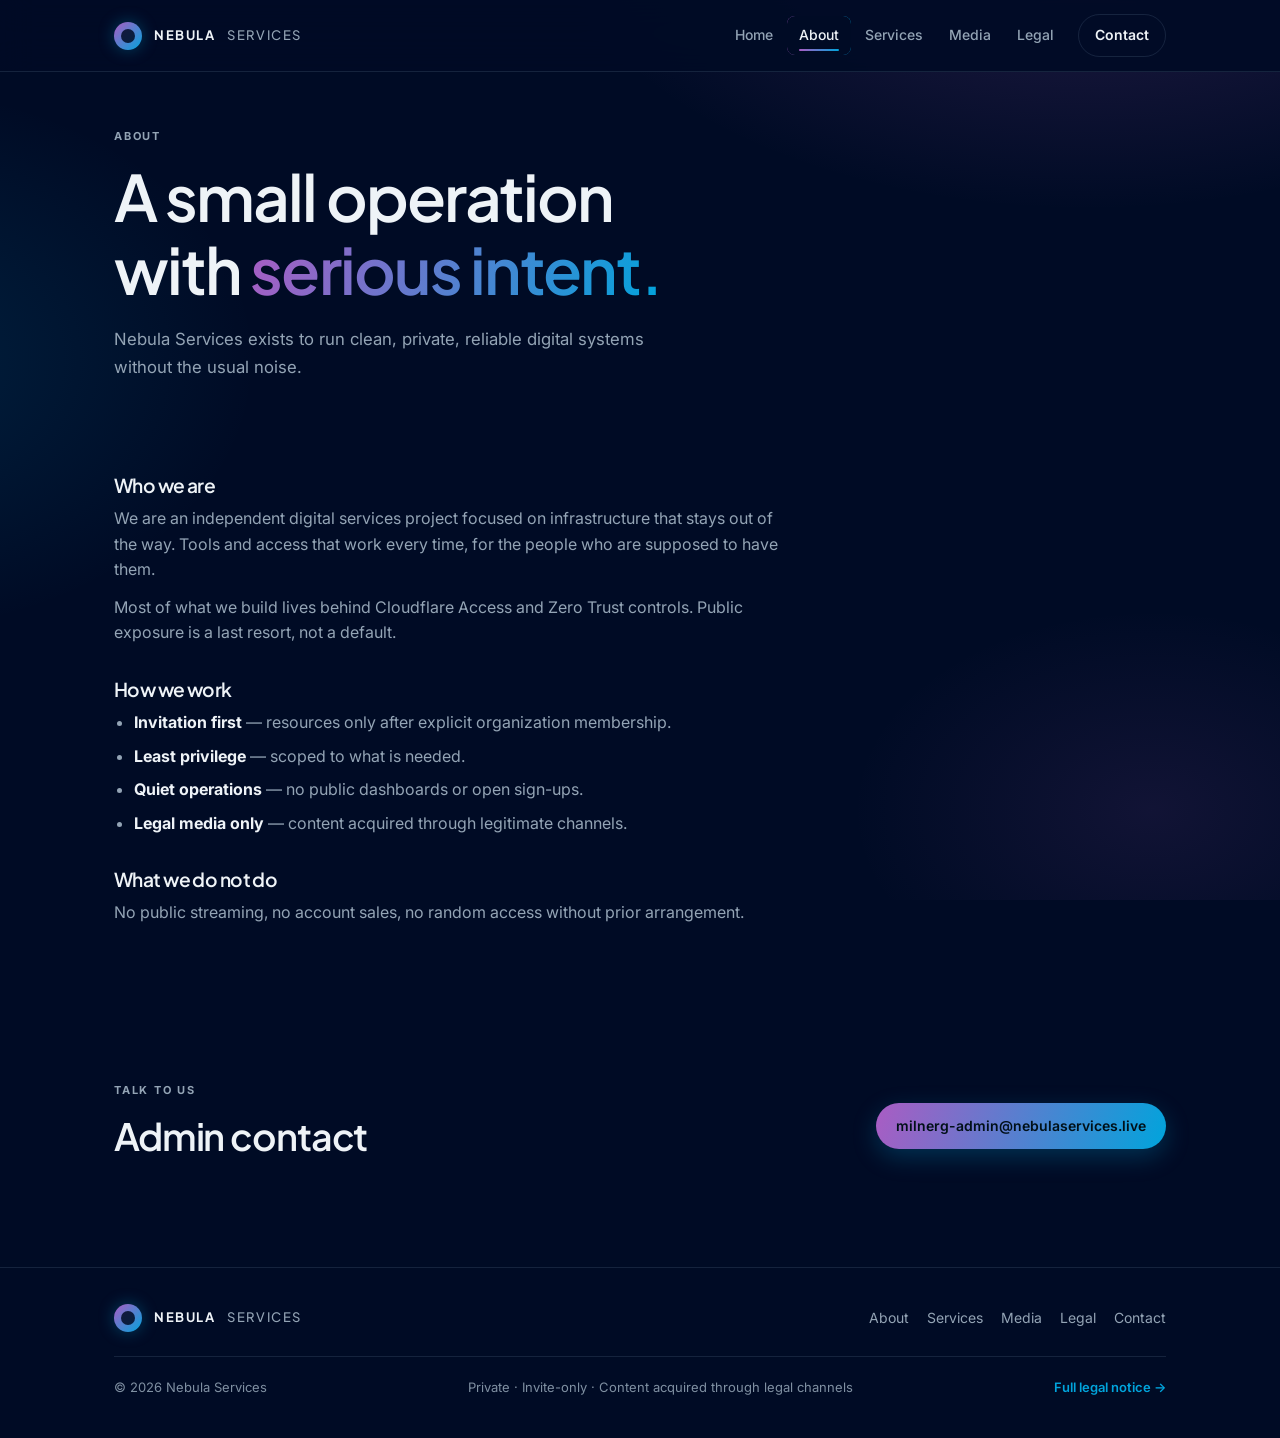
==== about.html @ 93501eeb "Add files via upload" ====
<!doctype html>
<html lang="en">
<head>
  <meta charset="utf-8">
  <meta name="viewport" content="width=device-width, initial-scale=1">
  <meta name="theme-color" content="#000B25">
  <title>About · Nebula Services</title>
  <link rel="stylesheet" href="styles.css">
</head>
<body>
  <div class="bg-layer" aria-hidden="true"></div>
  <header class="site-header">
    <div class="header-inner">
      <a class="brand" href="index.html"><span class="logo" aria-hidden="true"></span><span class="word">NEBULA</span><span class="sub">SERVICES</span></a>
      <nav class="nav" aria-label="Primary">
        <a href="index.html">Home</a>
        <a href="about.html" class="is-active">About</a>
        <a href="services.html">Services</a>
        <a href="media.html">Media</a>
        <a href="legal.html">Legal</a>
        <a class="nav-cta" href="mailto:milnerg-admin@nebulaservices.live">Contact</a>
      </nav>
      <button class="menu-btn" id="menuBtn" type="button" aria-label="Menu" aria-expanded="false"><i aria-hidden="true"></i></button>
    </div>
  </header>
  <nav class="nav-drawer" aria-label="Mobile">
    <a href="index.html">Home</a>
    <a href="about.html" class="is-active">About</a>
    <a href="services.html">Services</a>
    <a href="media.html">Media</a>
    <a href="legal.html">Legal</a>
    <a href="mailto:milnerg-admin@nebulaservices.live">Contact</a>
  </nav>
  <main>
    <section class="page-hero"><div class="wrap">
      <div class="kicker">About</div>
      <h1>A small operation<br>with <span class="grad">serious intent.</span></h1>
      <p class="lead">Nebula Services exists to run clean, private, reliable digital systems without the usual noise.</p>
    </div></section>
    <section class="section" style="padding-top:12px"><div class="wrap prose">
      <h2>Who we are</h2>
      <p>We are an independent digital services project focused on infrastructure that stays out of the way. Tools and access that work every time, for the people who are supposed to have them.</p>
      <p>Most of what we build lives behind Cloudflare Access and Zero Trust controls. Public exposure is a last resort, not a default.</p>
      <h2>How we work</h2>
      <ul>
        <li><strong>Invitation first</strong> — resources only after explicit organization membership.</li>
        <li><strong>Least privilege</strong> — scoped to what is needed.</li>
        <li><strong>Quiet operations</strong> — no public dashboards or open sign-ups.</li>
        <li><strong>Legal media only</strong> — content acquired through legitimate channels.</li>
      </ul>
      <h2>What we do not do</h2>
      <p>No public streaming, no account sales, no random access without prior arrangement.</p>
    </div></section>
    <section class="section"><div class="wrap contact-row">
      <div><div class="kicker">Talk to us</div><h2>Admin contact</h2></div>
      <a class="btn btn-primary" href="mailto:milnerg-admin@nebulaservices.live">milnerg-admin@nebulaservices.live</a>
    </div></section>
  </main>
  <footer class="site-footer"><div class="wrap">
    <div class="footer-top">
      <a class="brand" href="index.html"><span class="logo" aria-hidden="true"></span><span class="word">NEBULA</span><span class="sub">SERVICES</span></a>
      <div class="footer-links"><a href="about.html">About</a><a href="services.html">Services</a><a href="media.html">Media</a><a href="legal.html">Legal</a><a href="mailto:milnerg-admin@nebulaservices.live">Contact</a></div>
    </div>
    <div class="footer-bottom"><span>© 2026 Nebula Services</span><span>Private · Invite-only · Content acquired through legal channels</span><a href="legal.html">Full legal notice →</a></div>
  </div></footer>
  <script src="script.js"></script>
</body>
</html>
---- styles.css ----
/* Nebula Services — single nav, Jellyfin palette */
@import url('https://fonts.googleapis.com/css2?family=Inter:wght@400;500;600;700&family=Plus+Jakarta+Sans:wght@500;600;700&display=swap');

:root {
  --bg: #000b25;
  --surface: #0d1520;
  --surface-hover: #121c2a;
  --text: #eef3f7;
  --muted: #93a4b5;
  --purple: #aa5cc3;
  --blue: #00a4dc;
  --line: rgba(148, 180, 210, 0.14);
  --header-h: 72px;
  --max: 1100px;
  --pad: 24px;
  --font: 'Inter', system-ui, -apple-system, sans-serif;
  --display: 'Plus Jakarta Sans', system-ui, sans-serif;
}

*, *::before, *::after { box-sizing: border-box; margin: 0; padding: 0; }
html { scroll-behavior: smooth; }
body {
  font-family: var(--font);
  background: var(--bg);
  color: var(--text);
  line-height: 1.6;
  min-width: 320px;
  overflow-x: hidden;
}
a { color: inherit; text-decoration: none; }
button { font: inherit; cursor: pointer; background: none; border: none; color: inherit; }

.bg-layer {
  position: fixed;
  inset: 0;
  z-index: -1;
  pointer-events: none;
  background:
    radial-gradient(900px 500px at 85% -10%, rgba(170, 92, 195, 0.22), transparent 60%),
    radial-gradient(700px 500px at -10% 40%, rgba(0, 164, 220, 0.14), transparent 55%),
    radial-gradient(600px 400px at 90% 90%, rgba(170, 92, 195, 0.1), transparent 50%),
    var(--bg);
}

/* ===== ONE header, ONE nav ===== */
.site-header {
  position: sticky;
  top: 0;
  z-index: 100;
  height: var(--header-h);
  width: 100%;
  border-bottom: 1px solid var(--line);
  background: rgba(0, 11, 37, 0.92);
  backdrop-filter: blur(16px);
  -webkit-backdrop-filter: blur(16px);
}

.header-inner {
  height: 100%;
  max-width: var(--max);
  margin: 0 auto;
  padding: 0 var(--pad);
  display: flex;
  align-items: center;
  justify-content: space-between;
  gap: 24px;
}

.brand {
  display: flex;
  align-items: center;
  gap: 12px;
  flex-shrink: 0;
  font-family: var(--display);
  font-size: 13px;
  font-weight: 700;
  letter-spacing: 0.12em;
}
.brand .word { color: var(--text); }
.brand .sub { color: var(--muted); font-weight: 500; }

.logo {
  width: 28px;
  height: 28px;
  border-radius: 50%;
  background: linear-gradient(135deg, var(--purple), var(--blue));
  position: relative;
  flex-shrink: 0;
  box-shadow: 0 0 16px rgba(0, 164, 220, 0.35);
}
.logo::after {
  content: '';
  position: absolute;
  inset: 7px;
  border-radius: 50%;
  background: var(--bg);
  opacity: 0.85;
}

/* Desktop nav — right side only */
.nav {
  display: flex;
  align-items: center;
  justify-content: flex-end;
  gap: 2px;
  margin-left: auto;
}

.nav a {
  font-size: 14px;
  font-weight: 500;
  color: var(--muted);
  padding: 8px 12px;
  border-radius: 8px;
  transition: color 0.15s, background 0.15s;
  white-space: nowrap;
}
.nav a:hover {
  color: var(--text);
  background: rgba(255, 255, 255, 0.04);
}
.nav a.is-active {
  color: var(--text);
  box-shadow: inset 0 -2px 0 0 transparent;
  background:
    linear-gradient(var(--bg), var(--bg)) padding-box,
    linear-gradient(90deg, var(--purple), var(--blue)) border-box;
}
.nav a.is-active {
  position: relative;
}
.nav a.is-active::after {
  content: '';
  position: absolute;
  left: 12px;
  right: 12px;
  bottom: 4px;
  height: 2px;
  border-radius: 2px;
  background: linear-gradient(90deg, var(--purple), var(--blue));
}

.nav a.nav-cta {
  margin-left: 10px;
  padding: 9px 16px;
  border: 1px solid var(--line);
  border-radius: 999px;
  color: var(--text);
  font-weight: 600;
}
.nav a.nav-cta:hover {
  border-color: var(--blue);
  background: rgba(0, 164, 220, 0.1);
}
.nav a.nav-cta::after { display: none; }

/* Hamburger — hidden on desktop */
.menu-btn {
  display: none;
  width: 44px;
  height: 44px;
  align-items: center;
  justify-content: center;
  border-radius: 10px;
  border: 1px solid var(--line);
  flex-shrink: 0;
}
.menu-btn i,
.menu-btn i::before,
.menu-btn i::after {
  display: block;
  width: 18px;
  height: 2px;
  background: var(--text);
  border-radius: 2px;
  position: relative;
}
.menu-btn i::before,
.menu-btn i::after {
  content: '';
  position: absolute;
  left: 0;
}
.menu-btn i::before { top: -6px; }
.menu-btn i::after { top: 6px; }

/* Mobile drawer — ONLY when body.nav-open, never a second persistent bar */
.nav-drawer {
  display: none;
}

/* ---------- Layout ---------- */
.wrap {
  width: 100%;
  max-width: var(--max);
  margin: 0 auto;
  padding-left: var(--pad);
  padding-right: var(--pad);
}
.section { padding: 72px 0; }
.kicker {
  font-size: 11px;
  font-weight: 700;
  letter-spacing: 0.16em;
  text-transform: uppercase;
  color: var(--muted);
  margin-bottom: 14px;
}
.grad {
  background: linear-gradient(110deg, var(--purple), var(--blue));
  -webkit-background-clip: text;
  background-clip: text;
  color: transparent;
}
h1, h2, h3 {
  font-family: var(--display);
  font-weight: 600;
  letter-spacing: -0.03em;
  line-height: 1.15;
}
h1 { font-size: clamp(2.5rem, 6vw, 4rem); margin-bottom: 18px; }
h2 { font-size: clamp(1.6rem, 3.5vw, 2.35rem); margin-bottom: 14px; }
h3 { font-size: 1.15rem; margin-bottom: 10px; }
.lead {
  font-size: 1.05rem;
  color: var(--muted);
  max-width: 34em;
  line-height: 1.7;
}

.btn {
  display: inline-flex;
  align-items: center;
  justify-content: center;
  gap: 8px;
  height: 46px;
  padding: 0 20px;
  border-radius: 999px;
  font-size: 14px;
  font-weight: 600;
  transition: transform 0.15s, box-shadow 0.15s, border-color 0.15s, background 0.15s;
}
.btn:hover { transform: translateY(-1px); }
.btn-primary {
  color: #001018;
  background: linear-gradient(110deg, var(--purple), var(--blue));
  box-shadow: 0 8px 24px rgba(0, 164, 220, 0.25);
}
.btn-primary:hover { color: #001018; box-shadow: 0 12px 28px rgba(0, 164, 220, 0.35); }
.btn-ghost {
  color: var(--muted);
  border: 1px solid var(--line);
  background: transparent;
}
.btn-ghost:hover { color: var(--text); border-color: rgba(0, 164, 220, 0.45); }

.hero { padding: 80px 0 64px; }
.hero-eyebrow {
  display: inline-flex;
  align-items: center;
  gap: 10px;
  font-size: 11px;
  font-weight: 700;
  letter-spacing: 0.14em;
  text-transform: uppercase;
  color: var(--muted);
  margin-bottom: 20px;
}
.dot {
  width: 8px;
  height: 8px;
  border-radius: 50%;
  background: var(--blue);
  box-shadow: 0 0 0 4px rgba(0, 164, 220, 0.18);
}
.hero-actions {
  display: flex;
  flex-wrap: wrap;
  gap: 12px;
  margin-top: 28px;
  margin-bottom: 40px;
}
.hero-meta {
  display: grid;
  grid-template-columns: repeat(3, minmax(0, 160px));
  gap: 24px;
  padding-top: 28px;
  border-top: 1px solid var(--line);
  max-width: 560px;
}
.hero-meta strong {
  display: block;
  font-family: var(--display);
  font-size: 14px;
  font-weight: 600;
  margin-bottom: 4px;
}
.hero-meta span { font-size: 13px; color: var(--muted); }

.split {
  display: grid;
  grid-template-columns: 1fr 1.1fr;
  gap: 48px;
  align-items: start;
}
.split p { color: var(--muted); margin-bottom: 14px; }
.link {
  display: inline-block;
  margin-top: 8px;
  color: var(--blue);
  font-weight: 600;
  font-size: 14px;
}
.link:hover { color: var(--purple); }

.cards {
  display: grid;
  grid-template-columns: repeat(3, minmax(0, 1fr));
  gap: 20px;
  margin-top: 28px;
}
.card {
  background: var(--surface);
  border: 1px solid var(--line);
  border-radius: 18px;
  padding: 28px 24px;
  display: flex;
  flex-direction: column;
  min-height: 220px;
  transition: border-color 0.15s, transform 0.15s, background 0.15s;
}
.card:hover {
  transform: translateY(-3px);
  border-color: rgba(0, 164, 220, 0.35);
  background: var(--surface-hover);
}
.card-icon { font-size: 22px; color: var(--blue); margin-bottom: 20px; }
.card p { color: var(--muted); font-size: 14px; flex: 1; }
.card .link { margin-top: 18px; }
.cards-2 {
  display: grid;
  grid-template-columns: repeat(2, minmax(0, 1fr));
  gap: 20px;
}

.panel {
  background: linear-gradient(135deg, rgba(170, 92, 195, 0.14), rgba(0, 164, 220, 0.1) 60%, rgba(0, 20, 40, 0.4));
  border: 1px solid rgba(0, 164, 220, 0.22);
  border-radius: 20px;
  padding: 40px 36px;
}
.panel p { color: var(--muted); max-width: 40em; margin-bottom: 20px; }
.tags { display: flex; flex-wrap: wrap; gap: 8px; margin-bottom: 24px; }
.tag {
  font-size: 12px;
  font-weight: 600;
  padding: 7px 12px;
  border-radius: 999px;
  border: 1px solid var(--line);
  background: rgba(0, 0, 0, 0.25);
  color: #c2d0dc;
}

.statement {
  text-align: center;
  border-top: 1px solid var(--line);
  border-bottom: 1px solid var(--line);
  padding: 72px var(--pad);
}
.statement p { color: var(--muted); max-width: 28em; margin: 0 auto; }

.contact-row {
  display: flex;
  align-items: center;
  justify-content: space-between;
  gap: 24px;
  flex-wrap: wrap;
}
.contact-row .lead { margin-top: 8px; }

.access-box {
  background: var(--surface);
  border: 1px solid var(--line);
  border-radius: 20px;
  padding: 32px 28px;
}
.steps {
  list-style: decimal;
  padding-left: 20px;
  color: var(--muted);
  margin: 20px 0 24px;
}
.steps li { margin-bottom: 18px; }
.steps strong {
  display: block;
  color: var(--text);
  font-family: var(--display);
  font-size: 15px;
  margin-bottom: 4px;
}
.steps a {
  color: var(--blue);
  text-decoration: underline;
  text-underline-offset: 3px;
}
.note {
  background: rgba(170, 92, 195, 0.12);
  border: 1px solid rgba(170, 92, 195, 0.3);
  border-radius: 12px;
  padding: 16px 18px;
  color: var(--muted);
  font-size: 14px;
}
.note strong { color: #d6a8e6; }

.badge {
  display: inline-block;
  font-size: 11px;
  font-weight: 700;
  letter-spacing: 0.1em;
  text-transform: uppercase;
  padding: 8px 12px;
  border-radius: 999px;
  border: 1px solid rgba(0, 164, 220, 0.35);
  background: rgba(0, 164, 220, 0.1);
  color: var(--blue);
  margin-bottom: 24px;
}
.prose h2 { font-size: 1.2rem; margin: 32px 0 10px; }
.prose p { color: var(--muted); max-width: 42em; margin-bottom: 12px; }
.prose ul {
  color: var(--muted);
  padding-left: 20px;
  max-width: 42em;
  margin-bottom: 12px;
}
.prose li { margin-bottom: 8px; }
.prose strong { color: var(--text); }
.legal-box {
  margin-top: 36px;
  padding: 18px 20px;
  border: 1px solid var(--line);
  border-radius: 12px;
  background: rgba(255, 255, 255, 0.03);
  color: var(--muted);
  font-size: 14px;
}

.site-footer {
  border-top: 1px solid var(--line);
  margin-top: 24px;
  padding: 36px 0 40px;
}
.footer-top {
  display: flex;
  align-items: center;
  justify-content: space-between;
  gap: 20px;
  flex-wrap: wrap;
  margin-bottom: 24px;
}
.footer-links { display: flex; flex-wrap: wrap; gap: 8px 18px; }
.footer-links a { font-size: 14px; color: var(--muted); }
.footer-links a:hover { color: var(--text); }
.footer-bottom {
  display: flex;
  flex-wrap: wrap;
  gap: 12px 20px;
  justify-content: space-between;
  align-items: center;
  padding-top: 20px;
  border-top: 1px solid var(--line);
  font-size: 13px;
  color: #7f90a2;
}
.footer-bottom a { color: var(--blue); font-weight: 600; }
.footer-bottom a:hover { color: var(--purple); }

.page-hero { padding: 56px 0 24px; }
.page-hero .lead { margin-bottom: 24px; }

/* Mobile: hide desktop nav, show hamburger + drawer */
@media (max-width: 800px) {
  .nav { display: none; }
  .menu-btn { display: inline-flex; }

  .nav-drawer {
    display: none;
    position: fixed;
    top: var(--header-h);
    left: 0;
    right: 0;
    z-index: 99;
    flex-direction: column;
    gap: 4px;
    padding: 16px var(--pad) 20px;
    background: rgba(0, 11, 37, 0.98);
    border-bottom: 1px solid var(--line);
    box-shadow: 0 12px 32px rgba(0, 0, 0, 0.35);
  }
  body.nav-open .nav-drawer {
    display: flex;
  }
  .nav-drawer a {
    padding: 14px 12px;
    font-size: 16px;
    color: var(--muted);
    border-radius: 10px;
  }
  .nav-drawer a:hover,
  .nav-drawer a.is-active {
    color: var(--text);
    background: rgba(255, 255, 255, 0.04);
  }
}

@media (max-width: 900px) {
  .cards, .cards-2 { grid-template-columns: 1fr; }
  .split { grid-template-columns: 1fr; gap: 20px; }
  .hero-meta { grid-template-columns: 1fr; max-width: none; }
  .panel { padding: 28px 22px; }
}

@media (max-width: 560px) {
  :root { --pad: 18px; --header-h: 64px; }
  .hero { padding: 48px 0 40px; }
  .section { padding: 48px 0; }
  .hero-actions { flex-direction: column; }
  .hero-actions .btn { width: 100%; }
  .contact-row { flex-direction: column; align-items: stretch; }
  .contact-row .btn { width: 100%; }
  .footer-bottom { flex-direction: column; align-items: flex-start; }
}
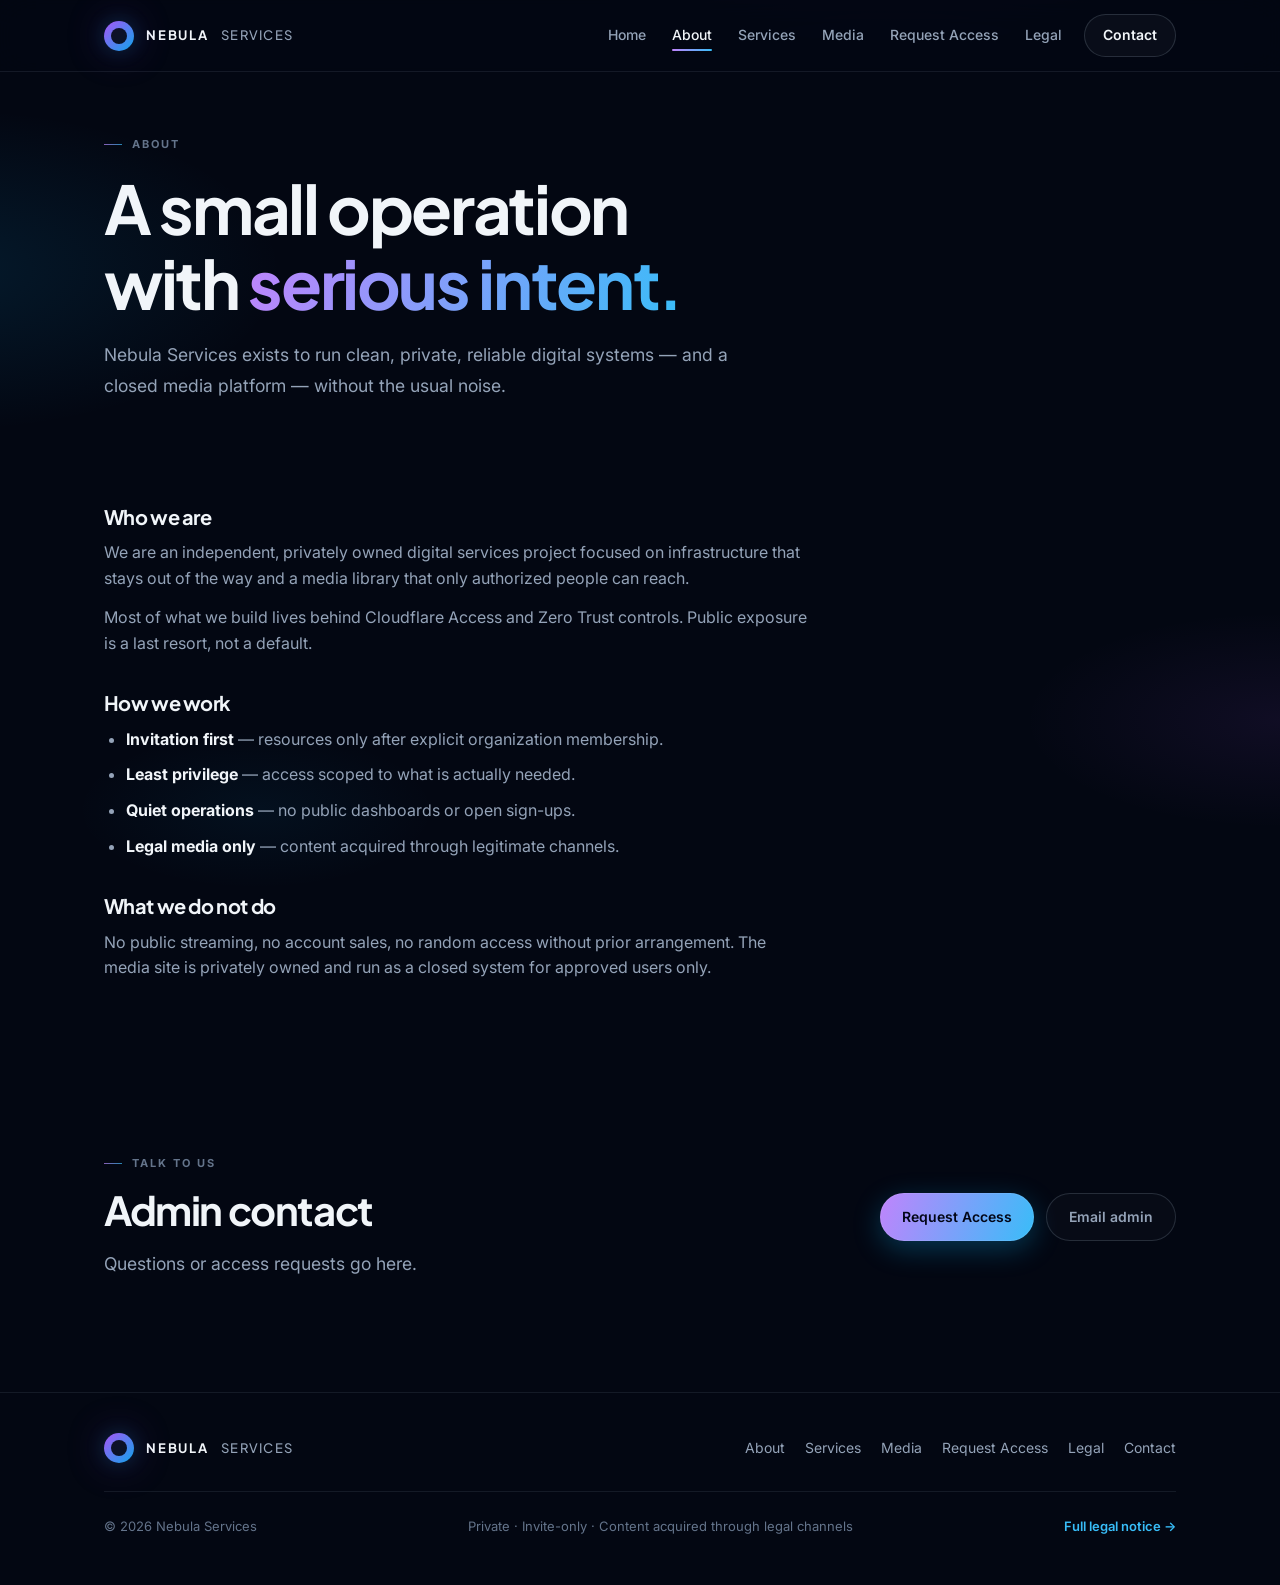
==== commit c14ce8e0: "Full site redesign: premium UI, stronger private-media focus, and Access Request page with form" ====
--- a/about.html
+++ b/about.html
@@ -3,66 +3,111 @@
 <head>
   <meta charset="utf-8">
   <meta name="viewport" content="width=device-width, initial-scale=1">
-  <meta name="theme-color" content="#000B25">
+  <meta name="theme-color" content="#030712">
   <title>About · Nebula Services</title>
   <link rel="stylesheet" href="styles.css">
 </head>
 <body>
   <div class="bg-layer" aria-hidden="true"></div>
+
   <header class="site-header">
     <div class="header-inner">
-      <a class="brand" href="index.html"><span class="logo" aria-hidden="true"></span><span class="word">NEBULA</span><span class="sub">SERVICES</span></a>
+      <a class="brand" href="index.html">
+        <span class="logo" aria-hidden="true"></span>
+        <span class="word">NEBULA</span>
+        <span class="sub">SERVICES</span>
+      </a>
       <nav class="nav" aria-label="Primary">
         <a href="index.html">Home</a>
         <a href="about.html" class="is-active">About</a>
         <a href="services.html">Services</a>
         <a href="media.html">Media</a>
+        <a href="access.html">Request Access</a>
         <a href="legal.html">Legal</a>
         <a class="nav-cta" href="mailto:milnerg-admin@nebulaservices.live">Contact</a>
       </nav>
       <button class="menu-btn" id="menuBtn" type="button" aria-label="Menu" aria-expanded="false"><i aria-hidden="true"></i></button>
     </div>
   </header>
+
   <nav class="nav-drawer" aria-label="Mobile">
     <a href="index.html">Home</a>
     <a href="about.html" class="is-active">About</a>
     <a href="services.html">Services</a>
     <a href="media.html">Media</a>
+    <a href="access.html">Request Access</a>
     <a href="legal.html">Legal</a>
     <a href="mailto:milnerg-admin@nebulaservices.live">Contact</a>
   </nav>
+
   <main>
-    <section class="page-hero"><div class="wrap">
-      <div class="kicker">About</div>
-      <h1>A small operation<br>with <span class="grad">serious intent.</span></h1>
-      <p class="lead">Nebula Services exists to run clean, private, reliable digital systems without the usual noise.</p>
-    </div></section>
-    <section class="section" style="padding-top:12px"><div class="wrap prose">
-      <h2>Who we are</h2>
-      <p>We are an independent digital services project focused on infrastructure that stays out of the way. Tools and access that work every time, for the people who are supposed to have them.</p>
-      <p>Most of what we build lives behind Cloudflare Access and Zero Trust controls. Public exposure is a last resort, not a default.</p>
-      <h2>How we work</h2>
-      <ul>
-        <li><strong>Invitation first</strong> — resources only after explicit organization membership.</li>
-        <li><strong>Least privilege</strong> — scoped to what is needed.</li>
-        <li><strong>Quiet operations</strong> — no public dashboards or open sign-ups.</li>
-        <li><strong>Legal media only</strong> — content acquired through legitimate channels.</li>
-      </ul>
-      <h2>What we do not do</h2>
-      <p>No public streaming, no account sales, no random access without prior arrangement.</p>
-    </div></section>
-    <section class="section"><div class="wrap contact-row">
-      <div><div class="kicker">Talk to us</div><h2>Admin contact</h2></div>
-      <a class="btn btn-primary" href="mailto:milnerg-admin@nebulaservices.live">milnerg-admin@nebulaservices.live</a>
-    </div></section>
+    <section class="page-hero">
+      <div class="wrap">
+        <div class="kicker">About</div>
+        <h1>A small operation<br>with <span class="grad">serious intent.</span></h1>
+        <p class="lead">Nebula Services exists to run clean, private, reliable digital systems — and a closed media platform — without the usual noise.</p>
+      </div>
+    </section>
+
+    <section class="section" style="padding-top:12px">
+      <div class="wrap prose">
+        <h2>Who we are</h2>
+        <p>We are an independent, privately owned digital services project focused on infrastructure that stays out of the way and a media library that only authorized people can reach.</p>
+        <p>Most of what we build lives behind Cloudflare Access and Zero Trust controls. Public exposure is a last resort, not a default.</p>
+
+        <h2>How we work</h2>
+        <ul>
+          <li><strong>Invitation first</strong> — resources only after explicit organization membership.</li>
+          <li><strong>Least privilege</strong> — access scoped to what is actually needed.</li>
+          <li><strong>Quiet operations</strong> — no public dashboards or open sign-ups.</li>
+          <li><strong>Legal media only</strong> — content acquired through legitimate channels.</li>
+        </ul>
+
+        <h2>What we do not do</h2>
+        <p>No public streaming, no account sales, no random access without prior arrangement. The media site is privately owned and run as a closed system for approved users only.</p>
+      </div>
+    </section>
+
+    <section class="section">
+      <div class="wrap contact-row">
+        <div>
+          <div class="kicker">Talk to us</div>
+          <h2>Admin contact</h2>
+          <p class="lead">Questions or access requests go here.</p>
+        </div>
+        <div style="display:flex; gap:12px; flex-wrap:wrap">
+          <a class="btn btn-primary" href="access.html">Request Access</a>
+          <a class="btn btn-ghost" href="mailto:milnerg-admin@nebulaservices.live">Email admin</a>
+        </div>
+      </div>
+    </section>
   </main>
-  <footer class="site-footer"><div class="wrap">
-    <div class="footer-top">
-      <a class="brand" href="index.html"><span class="logo" aria-hidden="true"></span><span class="word">NEBULA</span><span class="sub">SERVICES</span></a>
-      <div class="footer-links"><a href="about.html">About</a><a href="services.html">Services</a><a href="media.html">Media</a><a href="legal.html">Legal</a><a href="mailto:milnerg-admin@nebulaservices.live">Contact</a></div>
+
+  <footer class="site-footer">
+    <div class="wrap">
+      <div class="footer-top">
+        <a class="brand" href="index.html">
+          <span class="logo" aria-hidden="true"></span>
+          <span class="word">NEBULA</span>
+          <span class="sub">SERVICES</span>
+        </a>
+        <div class="footer-links">
+          <a href="about.html">About</a>
+          <a href="services.html">Services</a>
+          <a href="media.html">Media</a>
+          <a href="access.html">Request Access</a>
+          <a href="legal.html">Legal</a>
+          <a href="mailto:milnerg-admin@nebulaservices.live">Contact</a>
+        </div>
+      </div>
+      <div class="footer-bottom">
+        <span>© 2026 Nebula Services</span>
+        <span>Private · Invite-only · Content acquired through legal channels</span>
+        <a href="legal.html">Full legal notice →</a>
+      </div>
     </div>
-    <div class="footer-bottom"><span>© 2026 Nebula Services</span><span>Private · Invite-only · Content acquired through legal channels</span><a href="legal.html">Full legal notice →</a></div>
-  </div></footer>
+  </footer>
+
   <script src="script.js"></script>
 </body>
 </html>
--- a/styles.css
+++ b/styles.css
@@ -1,20 +1,30 @@
-/* Nebula Services — single nav, Jellyfin palette */
-@import url('https://fonts.googleapis.com/css2?family=Inter:wght@400;500;600;700&family=Plus+Jakarta+Sans:wght@500;600;700&display=swap');
+/* Nebula Services — premium private media & infrastructure */
+@import url('https://fonts.googleapis.com/css2?family=Inter:wght@400;500;600;700&family=Plus+Jakarta+Sans:wght@500;600;700;800&display=swap');
 
 :root {
-  --bg: #000b25;
-  --surface: #0d1520;
-  --surface-hover: #121c2a;
-  --text: #eef3f7;
-  --muted: #93a4b5;
-  --purple: #aa5cc3;
-  --blue: #00a4dc;
-  --line: rgba(148, 180, 210, 0.14);
+  --bg: #030712;
+  --bg-elevated: #0a0f1a;
+  --surface: rgba(15, 23, 42, 0.65);
+  --surface-solid: #0f172a;
+  --surface-hover: rgba(30, 41, 59, 0.8);
+  --text: #f1f5f9;
+  --muted: #94a3b8;
+  --muted-2: #64748b;
+  --purple: #c084fc;
+  --purple-deep: #a855f7;
+  --blue: #38bdf8;
+  --blue-deep: #0ea5e9;
+  --line: rgba(148, 163, 184, 0.12);
+  --line-strong: rgba(148, 163, 184, 0.22);
+  --glow-purple: rgba(168, 85, 247, 0.25);
+  --glow-blue: rgba(14, 165, 233, 0.2);
   --header-h: 72px;
-  --max: 1100px;
+  --max: 1120px;
   --pad: 24px;
   --font: 'Inter', system-ui, -apple-system, sans-serif;
   --display: 'Plus Jakarta Sans', system-ui, sans-serif;
+  --radius: 16px;
+  --radius-lg: 24px;
 }
 
 *, *::before, *::after { box-sizing: border-box; margin: 0; padding: 0; }
@@ -26,23 +36,27 @@
   line-height: 1.6;
   min-width: 320px;
   overflow-x: hidden;
+  -webkit-font-smoothing: antialiased;
 }
 a { color: inherit; text-decoration: none; }
 button { font: inherit; cursor: pointer; background: none; border: none; color: inherit; }
-
+img { max-width: 100%; display: block; }
+
+/* Background atmosphere */
 .bg-layer {
   position: fixed;
   inset: 0;
   z-index: -1;
   pointer-events: none;
   background:
-    radial-gradient(900px 500px at 85% -10%, rgba(170, 92, 195, 0.22), transparent 60%),
-    radial-gradient(700px 500px at -10% 40%, rgba(0, 164, 220, 0.14), transparent 55%),
-    radial-gradient(600px 400px at 90% 90%, rgba(170, 92, 195, 0.1), transparent 50%),
+    radial-gradient(ellipse 80% 50% at 70% -20%, rgba(168, 85, 247, 0.18), transparent 50%),
+    radial-gradient(ellipse 60% 40% at -5% 30%, rgba(14, 165, 233, 0.12), transparent 45%),
+    radial-gradient(ellipse 50% 30% at 100% 80%, rgba(168, 85, 247, 0.08), transparent 40%),
+    radial-gradient(ellipse 40% 25% at 20% 90%, rgba(14, 165, 233, 0.06), transparent 35%),
     var(--bg);
 }
 
-/* ===== ONE header, ONE nav ===== */
+/* ========== Header ========== */
 .site-header {
   position: sticky;
   top: 0;
@@ -50,9 +64,9 @@
   height: var(--header-h);
   width: 100%;
   border-bottom: 1px solid var(--line);
-  background: rgba(0, 11, 37, 0.92);
-  backdrop-filter: blur(16px);
-  -webkit-backdrop-filter: blur(16px);
+  background: rgba(3, 7, 18, 0.8);
+  backdrop-filter: blur(20px) saturate(1.4);
+  -webkit-backdrop-filter: blur(20px) saturate(1.4);
 }
 
 .header-inner {
@@ -74,19 +88,19 @@
   font-family: var(--display);
   font-size: 13px;
   font-weight: 700;
-  letter-spacing: 0.12em;
+  letter-spacing: 0.14em;
 }
 .brand .word { color: var(--text); }
-.brand .sub { color: var(--muted); font-weight: 500; }
+.brand .sub { color: var(--muted); font-weight: 500; letter-spacing: 0.1em; }
 
 .logo {
-  width: 28px;
-  height: 28px;
+  width: 30px;
+  height: 30px;
   border-radius: 50%;
-  background: linear-gradient(135deg, var(--purple), var(--blue));
+  background: linear-gradient(135deg, var(--purple-deep), var(--blue-deep));
   position: relative;
   flex-shrink: 0;
-  box-shadow: 0 0 16px rgba(0, 164, 220, 0.35);
+  box-shadow: 0 0 20px var(--glow-blue), 0 0 40px var(--glow-purple);
 }
 .logo::after {
   content: '';
@@ -94,10 +108,9 @@
   inset: 7px;
   border-radius: 50%;
   background: var(--bg);
-  opacity: 0.85;
-}
-
-/* Desktop nav — right side only */
+  opacity: 0.9;
+}
+
 .nav {
   display: flex;
   align-items: center;
@@ -111,9 +124,10 @@
   font-weight: 500;
   color: var(--muted);
   padding: 8px 12px;
-  border-radius: 8px;
-  transition: color 0.15s, background 0.15s;
+  border-radius: 10px;
+  transition: color 0.2s, background 0.2s;
   white-space: nowrap;
+  position: relative;
 }
 .nav a:hover {
   color: var(--text);
@@ -121,13 +135,6 @@
 }
 .nav a.is-active {
   color: var(--text);
-  box-shadow: inset 0 -2px 0 0 transparent;
-  background:
-    linear-gradient(var(--bg), var(--bg)) padding-box,
-    linear-gradient(90deg, var(--purple), var(--blue)) border-box;
-}
-.nav a.is-active {
-  position: relative;
 }
 .nav a.is-active::after {
   content: '';
@@ -141,30 +148,33 @@
 }
 
 .nav a.nav-cta {
-  margin-left: 10px;
-  padding: 9px 16px;
-  border: 1px solid var(--line);
+  margin-left: 8px;
+  padding: 9px 18px;
+  border: 1px solid var(--line-strong);
   border-radius: 999px;
   color: var(--text);
   font-weight: 600;
+  background: rgba(255, 255, 255, 0.03);
 }
 .nav a.nav-cta:hover {
   border-color: var(--blue);
-  background: rgba(0, 164, 220, 0.1);
+  background: rgba(14, 165, 233, 0.12);
+  box-shadow: 0 0 20px rgba(14, 165, 233, 0.15);
 }
 .nav a.nav-cta::after { display: none; }
 
-/* Hamburger — hidden on desktop */
 .menu-btn {
   display: none;
   width: 44px;
   height: 44px;
   align-items: center;
   justify-content: center;
-  border-radius: 10px;
+  border-radius: 12px;
   border: 1px solid var(--line);
   flex-shrink: 0;
-}
+  transition: border-color 0.2s, background 0.2s;
+}
+.menu-btn:hover { border-color: var(--line-strong); background: rgba(255,255,255,0.04); }
 .menu-btn i,
 .menu-btn i::before,
 .menu-btn i::after {
@@ -174,6 +184,7 @@
   background: var(--text);
   border-radius: 2px;
   position: relative;
+  transition: transform 0.2s;
 }
 .menu-btn i::before,
 .menu-btn i::after {
@@ -184,12 +195,9 @@
 .menu-btn i::before { top: -6px; }
 .menu-btn i::after { top: 6px; }
 
-/* Mobile drawer — ONLY when body.nav-open, never a second persistent bar */
-.nav-drawer {
-  display: none;
-}
-
-/* ---------- Layout ---------- */
+.nav-drawer { display: none; }
+
+/* ========== Layout ========== */
 .wrap {
   width: 100%;
   max-width: var(--max);
@@ -197,96 +205,136 @@
   padding-left: var(--pad);
   padding-right: var(--pad);
 }
-.section { padding: 72px 0; }
+.section { padding: 80px 0; }
 .kicker {
   font-size: 11px;
   font-weight: 700;
-  letter-spacing: 0.16em;
+  letter-spacing: 0.18em;
   text-transform: uppercase;
-  color: var(--muted);
-  margin-bottom: 14px;
+  color: var(--muted-2);
+  margin-bottom: 16px;
+  display: flex;
+  align-items: center;
+  gap: 10px;
+}
+.kicker::before {
+  content: '';
+  width: 18px;
+  height: 1px;
+  background: linear-gradient(90deg, var(--purple), var(--blue));
+  opacity: 0.7;
 }
 .grad {
-  background: linear-gradient(110deg, var(--purple), var(--blue));
+  background: linear-gradient(110deg, var(--purple) 0%, var(--blue) 100%);
   -webkit-background-clip: text;
   background-clip: text;
   color: transparent;
 }
 h1, h2, h3 {
   font-family: var(--display);
-  font-weight: 600;
-  letter-spacing: -0.03em;
-  line-height: 1.15;
-}
-h1 { font-size: clamp(2.5rem, 6vw, 4rem); margin-bottom: 18px; }
-h2 { font-size: clamp(1.6rem, 3.5vw, 2.35rem); margin-bottom: 14px; }
-h3 { font-size: 1.15rem; margin-bottom: 10px; }
+  font-weight: 700;
+  letter-spacing: -0.035em;
+  line-height: 1.12;
+}
+h1 { font-size: clamp(2.6rem, 6.5vw, 4.2rem); margin-bottom: 20px; }
+h2 { font-size: clamp(1.7rem, 3.8vw, 2.5rem); margin-bottom: 16px; }
+h3 { font-size: 1.2rem; margin-bottom: 10px; font-weight: 600; }
 .lead {
-  font-size: 1.05rem;
-  color: var(--muted);
-  max-width: 34em;
-  line-height: 1.7;
-}
-
+  font-size: 1.1rem;
+  color: var(--muted);
+  max-width: 36em;
+  line-height: 1.75;
+}
+
+/* Buttons */
 .btn {
   display: inline-flex;
   align-items: center;
   justify-content: center;
   gap: 8px;
-  height: 46px;
-  padding: 0 20px;
+  height: 48px;
+  padding: 0 22px;
   border-radius: 999px;
   font-size: 14px;
   font-weight: 600;
-  transition: transform 0.15s, box-shadow 0.15s, border-color 0.15s, background 0.15s;
-}
-.btn:hover { transform: translateY(-1px); }
+  transition: transform 0.2s, box-shadow 0.2s, border-color 0.2s, background 0.2s;
+}
+.btn:hover { transform: translateY(-2px); }
 .btn-primary {
-  color: #001018;
+  color: #020617;
   background: linear-gradient(110deg, var(--purple), var(--blue));
-  box-shadow: 0 8px 24px rgba(0, 164, 220, 0.25);
-}
-.btn-primary:hover { color: #001018; box-shadow: 0 12px 28px rgba(0, 164, 220, 0.35); }
+  box-shadow: 0 8px 28px rgba(14, 165, 233, 0.3), 0 0 0 1px rgba(255,255,255,0.08) inset;
+}
+.btn-primary:hover {
+  box-shadow: 0 14px 36px rgba(14, 165, 233, 0.4), 0 0 0 1px rgba(255,255,255,0.12) inset;
+}
 .btn-ghost {
   color: var(--muted);
-  border: 1px solid var(--line);
-  background: transparent;
-}
-.btn-ghost:hover { color: var(--text); border-color: rgba(0, 164, 220, 0.45); }
-
-.hero { padding: 80px 0 64px; }
+  border: 1px solid var(--line-strong);
+  background: rgba(255, 255, 255, 0.02);
+}
+.btn-ghost:hover {
+  color: var(--text);
+  border-color: rgba(56, 189, 248, 0.5);
+  background: rgba(14, 165, 233, 0.08);
+}
+.btn-secondary {
+  color: var(--text);
+  border: 1px solid var(--line-strong);
+  background: var(--surface);
+  backdrop-filter: blur(8px);
+}
+.btn-secondary:hover {
+  border-color: var(--purple);
+  background: rgba(168, 85, 247, 0.12);
+}
+
+/* Hero */
+.hero {
+  padding: 96px 0 72px;
+  position: relative;
+}
 .hero-eyebrow {
   display: inline-flex;
   align-items: center;
   gap: 10px;
-  font-size: 11px;
-  font-weight: 700;
-  letter-spacing: 0.14em;
+  font-size: 12px;
+  font-weight: 600;
+  letter-spacing: 0.12em;
   text-transform: uppercase;
   color: var(--muted);
-  margin-bottom: 20px;
+  margin-bottom: 24px;
+  padding: 8px 14px 8px 12px;
+  border-radius: 999px;
+  border: 1px solid var(--line);
+  background: rgba(255, 255, 255, 0.03);
 }
 .dot {
   width: 8px;
   height: 8px;
   border-radius: 50%;
   background: var(--blue);
-  box-shadow: 0 0 0 4px rgba(0, 164, 220, 0.18);
+  box-shadow: 0 0 0 4px rgba(56, 189, 248, 0.2);
+  animation: pulse 2.5s ease-in-out infinite;
+}
+@keyframes pulse {
+  0%, 100% { opacity: 1; box-shadow: 0 0 0 4px rgba(56, 189, 248, 0.2); }
+  50% { opacity: 0.7; box-shadow: 0 0 0 8px rgba(56, 189, 248, 0.08); }
 }
 .hero-actions {
   display: flex;
   flex-wrap: wrap;
   gap: 12px;
-  margin-top: 28px;
-  margin-bottom: 40px;
+  margin-top: 32px;
+  margin-bottom: 48px;
 }
 .hero-meta {
   display: grid;
-  grid-template-columns: repeat(3, minmax(0, 160px));
-  gap: 24px;
-  padding-top: 28px;
+  grid-template-columns: repeat(3, minmax(0, 1fr));
+  gap: 20px;
+  padding-top: 32px;
   border-top: 1px solid var(--line);
-  max-width: 560px;
+  max-width: 640px;
 }
 .hero-meta strong {
   display: block;
@@ -297,100 +345,173 @@
 }
 .hero-meta span { font-size: 13px; color: var(--muted); }
 
+/* Split */
 .split {
   display: grid;
-  grid-template-columns: 1fr 1.1fr;
-  gap: 48px;
+  grid-template-columns: 1fr 1.05fr;
+  gap: 56px;
   align-items: start;
 }
-.split p { color: var(--muted); margin-bottom: 14px; }
+.split p { color: var(--muted); margin-bottom: 16px; }
 .link {
-  display: inline-block;
-  margin-top: 8px;
+  display: inline-flex;
+  align-items: center;
+  gap: 6px;
+  margin-top: 10px;
   color: var(--blue);
   font-weight: 600;
   font-size: 14px;
-}
-.link:hover { color: var(--purple); }
-
+  transition: color 0.2s, gap 0.2s;
+}
+.link:hover { color: var(--purple); gap: 10px; }
+
+/* Cards */
 .cards {
   display: grid;
   grid-template-columns: repeat(3, minmax(0, 1fr));
   gap: 20px;
-  margin-top: 28px;
+  margin-top: 32px;
 }
 .card {
   background: var(--surface);
   border: 1px solid var(--line);
-  border-radius: 18px;
-  padding: 28px 24px;
+  border-radius: var(--radius-lg);
+  padding: 32px 28px;
   display: flex;
   flex-direction: column;
-  min-height: 220px;
-  transition: border-color 0.15s, transform 0.15s, background 0.15s;
+  min-height: 240px;
+  transition: border-color 0.25s, transform 0.25s, background 0.25s, box-shadow 0.25s;
+  backdrop-filter: blur(12px);
+  position: relative;
+  overflow: hidden;
+}
+.card::before {
+  content: '';
+  position: absolute;
+  inset: 0;
+  background: linear-gradient(135deg, rgba(168, 85, 247, 0.06), transparent 50%);
+  opacity: 0;
+  transition: opacity 0.25s;
 }
 .card:hover {
-  transform: translateY(-3px);
-  border-color: rgba(0, 164, 220, 0.35);
+  transform: translateY(-4px);
+  border-color: rgba(56, 189, 248, 0.35);
   background: var(--surface-hover);
-}
-.card-icon { font-size: 22px; color: var(--blue); margin-bottom: 20px; }
-.card p { color: var(--muted); font-size: 14px; flex: 1; }
-.card .link { margin-top: 18px; }
+  box-shadow: 0 20px 40px rgba(0, 0, 0, 0.35), 0 0 0 1px rgba(56, 189, 248, 0.1);
+}
+.card:hover::before { opacity: 1; }
+.card-icon {
+  width: 44px;
+  height: 44px;
+  border-radius: 12px;
+  display: flex;
+  align-items: center;
+  justify-content: center;
+  font-size: 20px;
+  margin-bottom: 22px;
+  background: linear-gradient(135deg, rgba(168, 85, 247, 0.2), rgba(14, 165, 233, 0.15));
+  border: 1px solid rgba(168, 85, 247, 0.25);
+  color: var(--blue);
+}
+.card p { color: var(--muted); font-size: 14.5px; flex: 1; line-height: 1.65; }
+.card .link { margin-top: 20px; }
 .cards-2 {
   display: grid;
   grid-template-columns: repeat(2, minmax(0, 1fr));
   gap: 20px;
 }
 
+/* Panel */
 .panel {
-  background: linear-gradient(135deg, rgba(170, 92, 195, 0.14), rgba(0, 164, 220, 0.1) 60%, rgba(0, 20, 40, 0.4));
-  border: 1px solid rgba(0, 164, 220, 0.22);
-  border-radius: 20px;
-  padding: 40px 36px;
-}
-.panel p { color: var(--muted); max-width: 40em; margin-bottom: 20px; }
-.tags { display: flex; flex-wrap: wrap; gap: 8px; margin-bottom: 24px; }
+  background: linear-gradient(145deg, rgba(168, 85, 247, 0.12), rgba(14, 165, 233, 0.08) 55%, rgba(3, 7, 18, 0.5));
+  border: 1px solid rgba(56, 189, 248, 0.2);
+  border-radius: var(--radius-lg);
+  padding: 48px 40px;
+  position: relative;
+  overflow: hidden;
+}
+.panel::after {
+  content: '';
+  position: absolute;
+  top: -40%;
+  right: -20%;
+  width: 50%;
+  height: 80%;
+  background: radial-gradient(circle, rgba(168, 85, 247, 0.15), transparent 70%);
+  pointer-events: none;
+}
+.panel p { color: var(--muted); max-width: 42em; margin-bottom: 24px; position: relative; }
+.tags { display: flex; flex-wrap: wrap; gap: 10px; margin-bottom: 28px; position: relative; }
 .tag {
   font-size: 12px;
   font-weight: 600;
-  padding: 7px 12px;
+  padding: 8px 14px;
   border-radius: 999px;
   border: 1px solid var(--line);
-  background: rgba(0, 0, 0, 0.25);
-  color: #c2d0dc;
-}
-
+  background: rgba(0, 0, 0, 0.3);
+  color: #cbd5e1;
+}
+
+/* Statement */
 .statement {
   text-align: center;
   border-top: 1px solid var(--line);
   border-bottom: 1px solid var(--line);
-  padding: 72px var(--pad);
-}
-.statement p { color: var(--muted); max-width: 28em; margin: 0 auto; }
-
+  padding: 88px var(--pad);
+  background: rgba(255, 255, 255, 0.015);
+}
+.statement p { color: var(--muted); max-width: 30em; margin: 0 auto; font-size: 1.05rem; }
+
+/* Contact row */
 .contact-row {
   display: flex;
   align-items: center;
   justify-content: space-between;
-  gap: 24px;
+  gap: 28px;
   flex-wrap: wrap;
 }
 .contact-row .lead { margin-top: 8px; }
 
+/* Access box & steps */
 .access-box {
   background: var(--surface);
   border: 1px solid var(--line);
-  border-radius: 20px;
-  padding: 32px 28px;
+  border-radius: var(--radius-lg);
+  padding: 36px 32px;
+  backdrop-filter: blur(12px);
 }
 .steps {
-  list-style: decimal;
-  padding-left: 20px;
-  color: var(--muted);
-  margin: 20px 0 24px;
-}
-.steps li { margin-bottom: 18px; }
+  list-style: none;
+  counter-reset: step;
+  margin: 24px 0 28px;
+  padding: 0;
+}
+.steps li {
+  counter-increment: step;
+  position: relative;
+  padding-left: 52px;
+  margin-bottom: 24px;
+  color: var(--muted);
+}
+.steps li:last-child { margin-bottom: 0; }
+.steps li::before {
+  content: counter(step);
+  position: absolute;
+  left: 0;
+  top: 0;
+  width: 36px;
+  height: 36px;
+  border-radius: 10px;
+  background: linear-gradient(135deg, rgba(168, 85, 247, 0.25), rgba(14, 165, 233, 0.2));
+  border: 1px solid rgba(168, 85, 247, 0.3);
+  display: flex;
+  align-items: center;
+  justify-content: center;
+  font-family: var(--display);
+  font-weight: 700;
+  font-size: 14px;
+  color: var(--text);
+}
 .steps strong {
   display: block;
   color: var(--text);
@@ -404,52 +525,175 @@
   text-underline-offset: 3px;
 }
 .note {
-  background: rgba(170, 92, 195, 0.12);
-  border: 1px solid rgba(170, 92, 195, 0.3);
-  border-radius: 12px;
-  padding: 16px 18px;
+  background: rgba(168, 85, 247, 0.1);
+  border: 1px solid rgba(168, 85, 247, 0.28);
+  border-radius: 14px;
+  padding: 18px 20px;
   color: var(--muted);
   font-size: 14px;
 }
-.note strong { color: #d6a8e6; }
-
+.note strong { color: #e9d5ff; }
+
+/* Badge */
 .badge {
   display: inline-block;
   font-size: 11px;
   font-weight: 700;
   letter-spacing: 0.1em;
   text-transform: uppercase;
-  padding: 8px 12px;
+  padding: 8px 14px;
   border-radius: 999px;
-  border: 1px solid rgba(0, 164, 220, 0.35);
-  background: rgba(0, 164, 220, 0.1);
+  border: 1px solid rgba(56, 189, 248, 0.35);
+  background: rgba(14, 165, 233, 0.1);
   color: var(--blue);
-  margin-bottom: 24px;
-}
-.prose h2 { font-size: 1.2rem; margin: 32px 0 10px; }
-.prose p { color: var(--muted); max-width: 42em; margin-bottom: 12px; }
+  margin-bottom: 28px;
+}
+
+/* Prose */
+.prose h2 { font-size: 1.25rem; margin: 36px 0 12px; }
+.prose p { color: var(--muted); max-width: 44em; margin-bottom: 14px; }
 .prose ul {
   color: var(--muted);
-  padding-left: 20px;
-  max-width: 42em;
-  margin-bottom: 12px;
-}
-.prose li { margin-bottom: 8px; }
+  padding-left: 22px;
+  max-width: 44em;
+  margin-bottom: 14px;
+}
+.prose li { margin-bottom: 10px; }
 .prose strong { color: var(--text); }
 .legal-box {
-  margin-top: 36px;
-  padding: 18px 20px;
+  margin-top: 40px;
+  padding: 20px 22px;
   border: 1px solid var(--line);
+  border-radius: 14px;
+  background: rgba(255, 255, 255, 0.025);
+  color: var(--muted);
+  font-size: 14px;
+}
+
+/* Page hero */
+.page-hero { padding: 64px 0 28px; }
+.page-hero .lead { margin-bottom: 28px; }
+
+/* ========== Access Request Form ========== */
+.form-card {
+  background: var(--surface);
+  border: 1px solid var(--line);
+  border-radius: var(--radius-lg);
+  padding: 40px 36px;
+  backdrop-filter: blur(16px);
+  max-width: 560px;
+}
+.form-group {
+  margin-bottom: 22px;
+}
+.form-group label {
+  display: block;
+  font-size: 13px;
+  font-weight: 600;
+  color: var(--text);
+  margin-bottom: 8px;
+  letter-spacing: 0.02em;
+}
+.form-group input,
+.form-group textarea,
+.form-group select {
+  width: 100%;
+  padding: 14px 16px;
   border-radius: 12px;
-  background: rgba(255, 255, 255, 0.03);
-  color: var(--muted);
+  border: 1px solid var(--line-strong);
+  background: rgba(0, 0, 0, 0.35);
+  color: var(--text);
+  font-size: 15px;
+  font-family: var(--font);
+  transition: border-color 0.2s, box-shadow 0.2s;
+  outline: none;
+}
+.form-group input::placeholder,
+.form-group textarea::placeholder {
+  color: var(--muted-2);
+}
+.form-group input:focus,
+.form-group textarea:focus,
+.form-group select:focus {
+  border-color: var(--blue);
+  box-shadow: 0 0 0 3px rgba(56, 189, 248, 0.15);
+}
+.form-group textarea {
+  min-height: 120px;
+  resize: vertical;
+}
+.form-group select {
+  appearance: none;
+  background-image: url("data:image/svg+xml,%3Csvg xmlns='http://www.w3.org/2000/svg' width='12' height='12' viewBox='0 0 12 12'%3E%3Cpath fill='%2394a3b8' d='M6 8L1 3h10z'/%3E%3C/svg%3E");
+  background-repeat: no-repeat;
+  background-position: right 16px center;
+  padding-right: 40px;
+}
+.form-hint {
+  font-size: 13px;
+  color: var(--muted-2);
+  margin-top: 8px;
+}
+.form-actions {
+  margin-top: 8px;
+  display: flex;
+  flex-wrap: wrap;
+  gap: 12px;
+  align-items: center;
+}
+.form-success {
+  display: none;
+  padding: 20px;
+  border-radius: 14px;
+  background: rgba(34, 197, 94, 0.12);
+  border: 1px solid rgba(34, 197, 94, 0.3);
+  color: #86efac;
+  font-size: 15px;
+  margin-bottom: 20px;
+}
+.form-success.show { display: block; }
+
+/* Feature grid for home */
+.feature-grid {
+  display: grid;
+  grid-template-columns: repeat(2, 1fr);
+  gap: 16px;
+  margin-top: 28px;
+}
+.feature-item {
+  display: flex;
+  gap: 14px;
+  padding: 18px 16px;
+  border-radius: 14px;
+  border: 1px solid var(--line);
+  background: rgba(255, 255, 255, 0.02);
+}
+.feature-item .fi-icon {
+  width: 36px;
+  height: 36px;
+  border-radius: 10px;
+  flex-shrink: 0;
+  display: flex;
+  align-items: center;
+  justify-content: center;
+  background: linear-gradient(135deg, rgba(168, 85, 247, 0.2), rgba(14, 165, 233, 0.15));
+  font-size: 16px;
+}
+.feature-item strong {
+  display: block;
   font-size: 14px;
-}
-
+  margin-bottom: 2px;
+}
+.feature-item span {
+  font-size: 13px;
+  color: var(--muted);
+}
+
+/* Footer */
 .site-footer {
   border-top: 1px solid var(--line);
-  margin-top: 24px;
-  padding: 36px 0 40px;
+  margin-top: 32px;
+  padding: 40px 0 48px;
 }
 .footer-top {
   display: flex;
@@ -457,30 +701,27 @@
   justify-content: space-between;
   gap: 20px;
   flex-wrap: wrap;
-  margin-bottom: 24px;
-}
-.footer-links { display: flex; flex-wrap: wrap; gap: 8px 18px; }
-.footer-links a { font-size: 14px; color: var(--muted); }
+  margin-bottom: 28px;
+}
+.footer-links { display: flex; flex-wrap: wrap; gap: 8px 20px; }
+.footer-links a { font-size: 14px; color: var(--muted); transition: color 0.2s; }
 .footer-links a:hover { color: var(--text); }
 .footer-bottom {
   display: flex;
   flex-wrap: wrap;
-  gap: 12px 20px;
+  gap: 12px 24px;
   justify-content: space-between;
   align-items: center;
-  padding-top: 20px;
+  padding-top: 24px;
   border-top: 1px solid var(--line);
   font-size: 13px;
-  color: #7f90a2;
+  color: var(--muted-2);
 }
 .footer-bottom a { color: var(--blue); font-weight: 600; }
 .footer-bottom a:hover { color: var(--purple); }
 
-.page-hero { padding: 56px 0 24px; }
-.page-hero .lead { margin-bottom: 24px; }
-
-/* Mobile: hide desktop nav, show hamburger + drawer */
-@media (max-width: 800px) {
+/* Mobile */
+@media (max-width: 860px) {
   .nav { display: none; }
   .menu-btn { display: inline-flex; }
 
@@ -493,41 +734,43 @@
     z-index: 99;
     flex-direction: column;
     gap: 4px;
-    padding: 16px var(--pad) 20px;
-    background: rgba(0, 11, 37, 0.98);
+    padding: 16px var(--pad) 24px;
+    background: rgba(3, 7, 18, 0.97);
     border-bottom: 1px solid var(--line);
-    box-shadow: 0 12px 32px rgba(0, 0, 0, 0.35);
+    box-shadow: 0 16px 40px rgba(0, 0, 0, 0.5);
+    backdrop-filter: blur(20px);
   }
-  body.nav-open .nav-drawer {
-    display: flex;
-  }
+  body.nav-open .nav-drawer { display: flex; }
   .nav-drawer a {
-    padding: 14px 12px;
+    padding: 14px 14px;
     font-size: 16px;
     color: var(--muted);
-    border-radius: 10px;
+    border-radius: 12px;
   }
   .nav-drawer a:hover,
   .nav-drawer a.is-active {
     color: var(--text);
-    background: rgba(255, 255, 255, 0.04);
+    background: rgba(255, 255, 255, 0.05);
   }
 }
 
 @media (max-width: 900px) {
   .cards, .cards-2 { grid-template-columns: 1fr; }
-  .split { grid-template-columns: 1fr; gap: 20px; }
+  .split { grid-template-columns: 1fr; gap: 24px; }
   .hero-meta { grid-template-columns: 1fr; max-width: none; }
-  .panel { padding: 28px 22px; }
+  .panel { padding: 32px 24px; }
+  .feature-grid { grid-template-columns: 1fr; }
+  .form-card { padding: 28px 22px; }
 }
 
 @media (max-width: 560px) {
   :root { --pad: 18px; --header-h: 64px; }
-  .hero { padding: 48px 0 40px; }
-  .section { padding: 48px 0; }
+  .hero { padding: 56px 0 48px; }
+  .section { padding: 56px 0; }
   .hero-actions { flex-direction: column; }
   .hero-actions .btn { width: 100%; }
   .contact-row { flex-direction: column; align-items: stretch; }
   .contact-row .btn { width: 100%; }
   .footer-bottom { flex-direction: column; align-items: flex-start; }
-}
+  .statement { padding: 64px var(--pad); }
+}
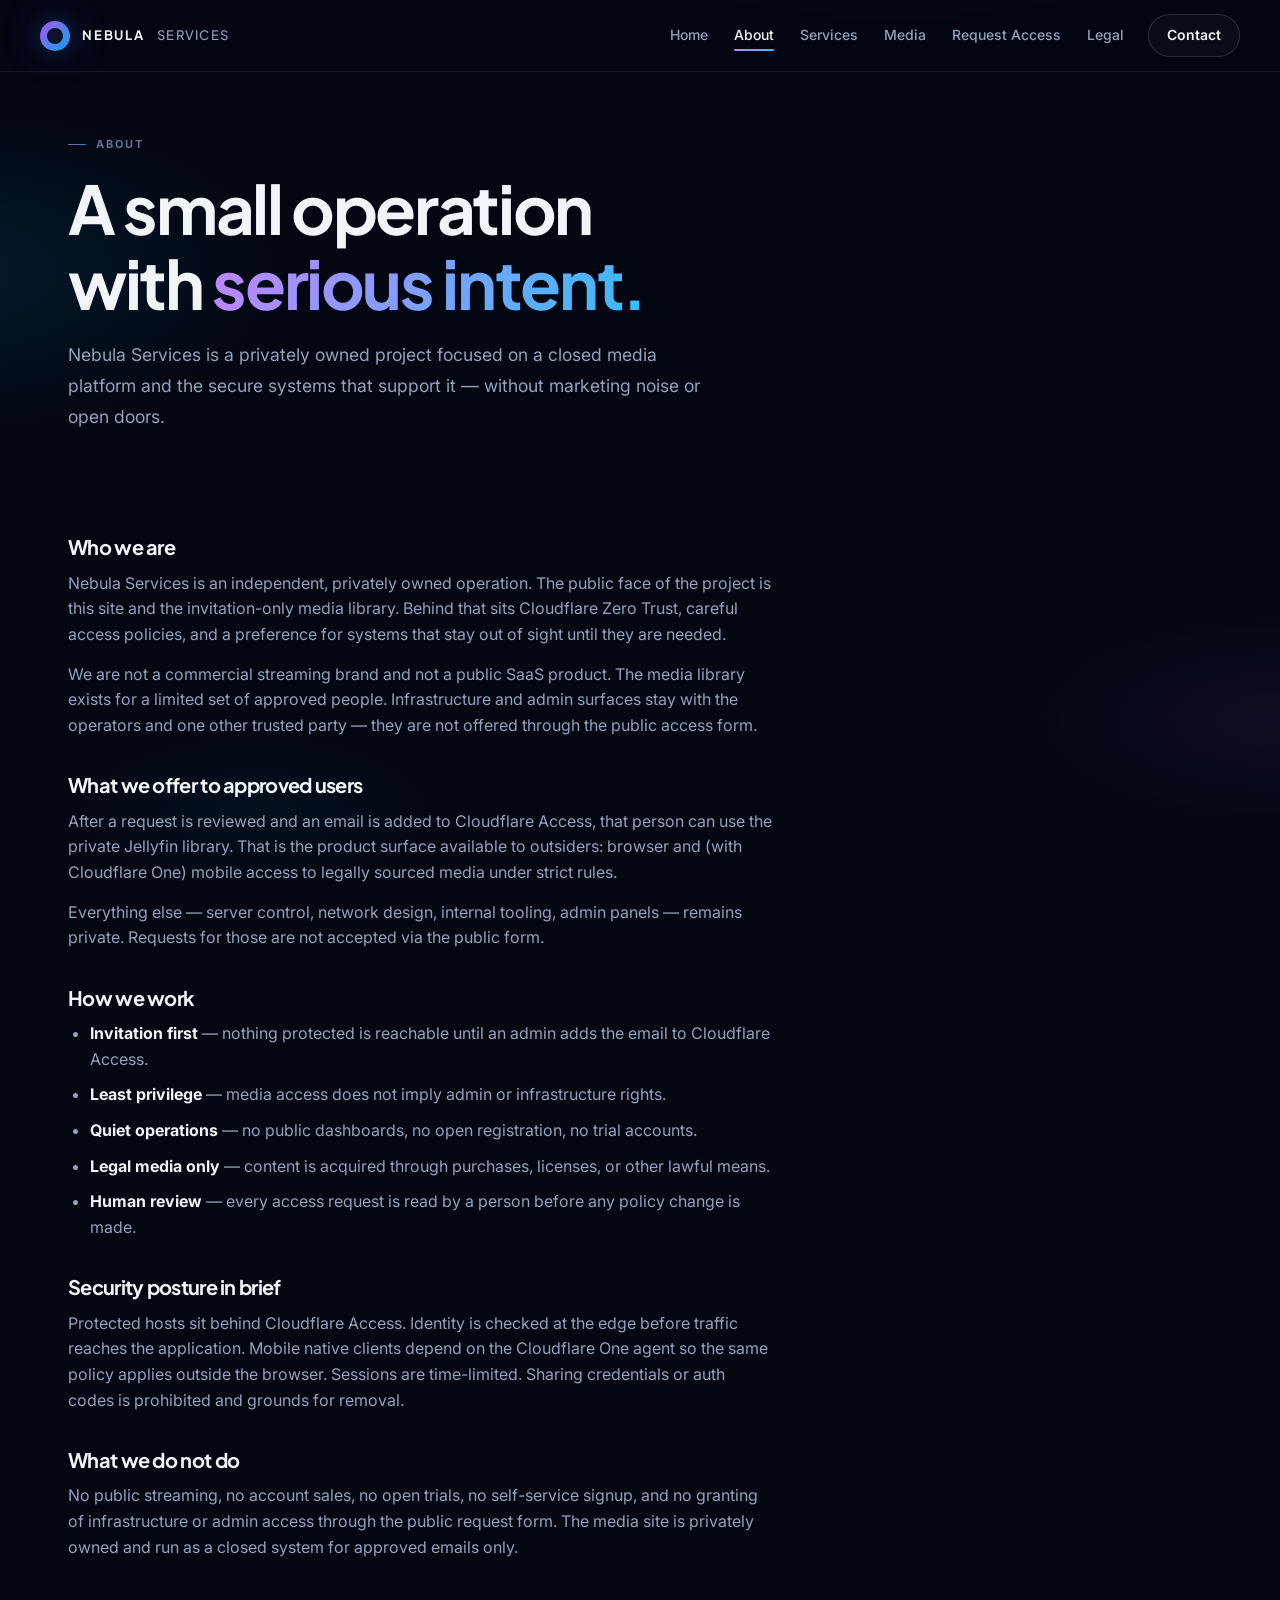
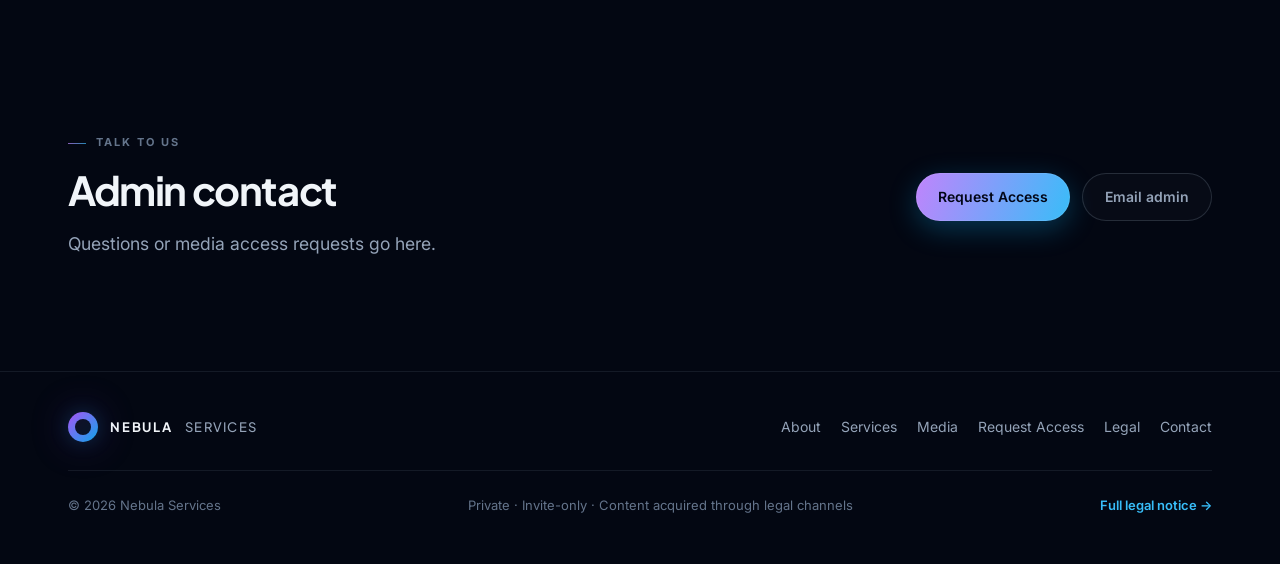
==== commit 4980973a: "Form: Private Media + Other only. Expand all pages with Cloudflare Access explainers and richer cont" ====
--- a/about.html
+++ b/about.html
@@ -45,26 +45,34 @@
       <div class="wrap">
         <div class="kicker">About</div>
         <h1>A small operation<br>with <span class="grad">serious intent.</span></h1>
-        <p class="lead">Nebula Services exists to run clean, private, reliable digital systems — and a closed media platform — without the usual noise.</p>
+        <p class="lead">Nebula Services is a privately owned project focused on a closed media platform and the secure systems that support it — without marketing noise or open doors.</p>
       </div>
     </section>
 
     <section class="section" style="padding-top:12px">
       <div class="wrap prose">
         <h2>Who we are</h2>
-        <p>We are an independent, privately owned digital services project focused on infrastructure that stays out of the way and a media library that only authorized people can reach.</p>
-        <p>Most of what we build lives behind Cloudflare Access and Zero Trust controls. Public exposure is a last resort, not a default.</p>
+        <p>Nebula Services is an independent, privately owned operation. The public face of the project is this site and the invitation-only media library. Behind that sits Cloudflare Zero Trust, careful access policies, and a preference for systems that stay out of sight until they are needed.</p>
+        <p>We are not a commercial streaming brand and not a public SaaS product. The media library exists for a limited set of approved people. Infrastructure and admin surfaces stay with the operators and one other trusted party — they are not offered through the public access form.</p>
+
+        <h2>What we offer to approved users</h2>
+        <p>After a request is reviewed and an email is added to Cloudflare Access, that person can use the private Jellyfin library. That is the product surface available to outsiders: browser and (with Cloudflare One) mobile access to legally sourced media under strict rules.</p>
+        <p>Everything else — server control, network design, internal tooling, admin panels — remains private. Requests for those are not accepted via the public form.</p>
 
         <h2>How we work</h2>
         <ul>
-          <li><strong>Invitation first</strong> — resources only after explicit organization membership.</li>
-          <li><strong>Least privilege</strong> — access scoped to what is actually needed.</li>
-          <li><strong>Quiet operations</strong> — no public dashboards or open sign-ups.</li>
-          <li><strong>Legal media only</strong> — content acquired through legitimate channels.</li>
+          <li><strong>Invitation first</strong> — nothing protected is reachable until an admin adds the email to Cloudflare Access.</li>
+          <li><strong>Least privilege</strong> — media access does not imply admin or infrastructure rights.</li>
+          <li><strong>Quiet operations</strong> — no public dashboards, no open registration, no trial accounts.</li>
+          <li><strong>Legal media only</strong> — content is acquired through purchases, licenses, or other lawful means.</li>
+          <li><strong>Human review</strong> — every access request is read by a person before any policy change is made.</li>
         </ul>
 
+        <h2>Security posture in brief</h2>
+        <p>Protected hosts sit behind Cloudflare Access. Identity is checked at the edge before traffic reaches the application. Mobile native clients depend on the Cloudflare One agent so the same policy applies outside the browser. Sessions are time-limited. Sharing credentials or auth codes is prohibited and grounds for removal.</p>
+
         <h2>What we do not do</h2>
-        <p>No public streaming, no account sales, no random access without prior arrangement. The media site is privately owned and run as a closed system for approved users only.</p>
+        <p>No public streaming, no account sales, no open trials, no self-service signup, and no granting of infrastructure or admin access through the public request form. The media site is privately owned and run as a closed system for approved emails only.</p>
       </div>
     </section>
 
@@ -73,7 +81,7 @@
         <div>
           <div class="kicker">Talk to us</div>
           <h2>Admin contact</h2>
-          <p class="lead">Questions or access requests go here.</p>
+          <p class="lead">Questions or media access requests go here.</p>
         </div>
         <div style="display:flex; gap:12px; flex-wrap:wrap">
           <a class="btn btn-primary" href="access.html">Request Access</a>
@@ -86,18 +94,9 @@
   <footer class="site-footer">
     <div class="wrap">
       <div class="footer-top">
-        <a class="brand" href="index.html">
-          <span class="logo" aria-hidden="true"></span>
-          <span class="word">NEBULA</span>
-          <span class="sub">SERVICES</span>
-        </a>
+        <a class="brand" href="index.html"><span class="logo" aria-hidden="true"></span><span class="word">NEBULA</span><span class="sub">SERVICES</span></a>
         <div class="footer-links">
-          <a href="about.html">About</a>
-          <a href="services.html">Services</a>
-          <a href="media.html">Media</a>
-          <a href="access.html">Request Access</a>
-          <a href="legal.html">Legal</a>
-          <a href="mailto:milnerg-admin@nebulaservices.live">Contact</a>
+          <a href="about.html">About</a><a href="services.html">Services</a><a href="media.html">Media</a><a href="access.html">Request Access</a><a href="legal.html">Legal</a><a href="mailto:milnerg-admin@nebulaservices.live">Contact</a>
         </div>
       </div>
       <div class="footer-bottom">
@@ -107,7 +106,6 @@
       </div>
     </div>
   </footer>
-
   <script src="script.js"></script>
 </body>
 </html>
--- a/styles.css
+++ b/styles.css
@@ -19,8 +19,8 @@
   --glow-purple: rgba(168, 85, 247, 0.25);
   --glow-blue: rgba(14, 165, 233, 0.2);
   --header-h: 72px;
-  --max: 1120px;
-  --pad: 24px;
+  --max: 1200px;
+  --pad: 28px;
   --font: 'Inter', system-ui, -apple-system, sans-serif;
   --display: 'Plus Jakarta Sans', system-ui, sans-serif;
   --radius: 16px;
@@ -71,13 +71,14 @@
 
 .header-inner {
   height: 100%;
-  max-width: var(--max);
-  margin: 0 auto;
-  padding: 0 var(--pad);
+  width: 100%;
+  max-width: none;
+  margin: 0;
+  padding: 0 40px;
   display: flex;
   align-items: center;
   justify-content: space-between;
-  gap: 24px;
+  gap: 32px;
 }
 
 .brand {
@@ -85,6 +86,7 @@
   align-items: center;
   gap: 12px;
   flex-shrink: 0;
+  margin-right: auto;
   font-family: var(--display);
   font-size: 13px;
   font-weight: 700;
@@ -117,6 +119,7 @@
   justify-content: flex-end;
   gap: 2px;
   margin-left: auto;
+  flex-shrink: 0;
 }
 
 .nav a {
@@ -148,7 +151,7 @@
 }
 
 .nav a.nav-cta {
-  margin-left: 8px;
+  margin-left: 10px;
   padding: 9px 18px;
   border: 1px solid var(--line-strong);
   border-radius: 999px;
@@ -689,6 +692,36 @@
   color: var(--muted);
 }
 
+/* Stats row */
+.stats-row {
+  display: grid;
+  grid-template-columns: repeat(4, 1fr);
+  gap: 16px;
+  margin-top: 40px;
+}
+.stat-card {
+  text-align: center;
+  padding: 28px 16px;
+  border-radius: var(--radius);
+  border: 1px solid var(--line);
+  background: rgba(255, 255, 255, 0.02);
+}
+.stat-card strong {
+  display: block;
+  font-family: var(--display);
+  font-size: 1.75rem;
+  font-weight: 700;
+  background: linear-gradient(110deg, var(--purple), var(--blue));
+  -webkit-background-clip: text;
+  background-clip: text;
+  color: transparent;
+  margin-bottom: 6px;
+}
+.stat-card span {
+  font-size: 13px;
+  color: var(--muted);
+}
+
 /* Footer */
 .site-footer {
   border-top: 1px solid var(--line);
@@ -721,7 +754,8 @@
 .footer-bottom a:hover { color: var(--purple); }
 
 /* Mobile */
-@media (max-width: 860px) {
+@media (max-width: 900px) {
+  .header-inner { padding: 0 20px; }
   .nav { display: none; }
   .menu-btn { display: inline-flex; }
 
@@ -752,19 +786,19 @@
     color: var(--text);
     background: rgba(255, 255, 255, 0.05);
   }
-}
-
-@media (max-width: 900px) {
+
   .cards, .cards-2 { grid-template-columns: 1fr; }
   .split { grid-template-columns: 1fr; gap: 24px; }
   .hero-meta { grid-template-columns: 1fr; max-width: none; }
   .panel { padding: 32px 24px; }
   .feature-grid { grid-template-columns: 1fr; }
+  .stats-row { grid-template-columns: 1fr 1fr; }
   .form-card { padding: 28px 22px; }
 }
 
 @media (max-width: 560px) {
   :root { --pad: 18px; --header-h: 64px; }
+  .header-inner { padding: 0 16px; }
   .hero { padding: 56px 0 48px; }
   .section { padding: 56px 0; }
   .hero-actions { flex-direction: column; }
@@ -773,4 +807,5 @@
   .contact-row .btn { width: 100%; }
   .footer-bottom { flex-direction: column; align-items: flex-start; }
   .statement { padding: 64px var(--pad); }
-}
+  .stats-row { grid-template-columns: 1fr; }
+}
